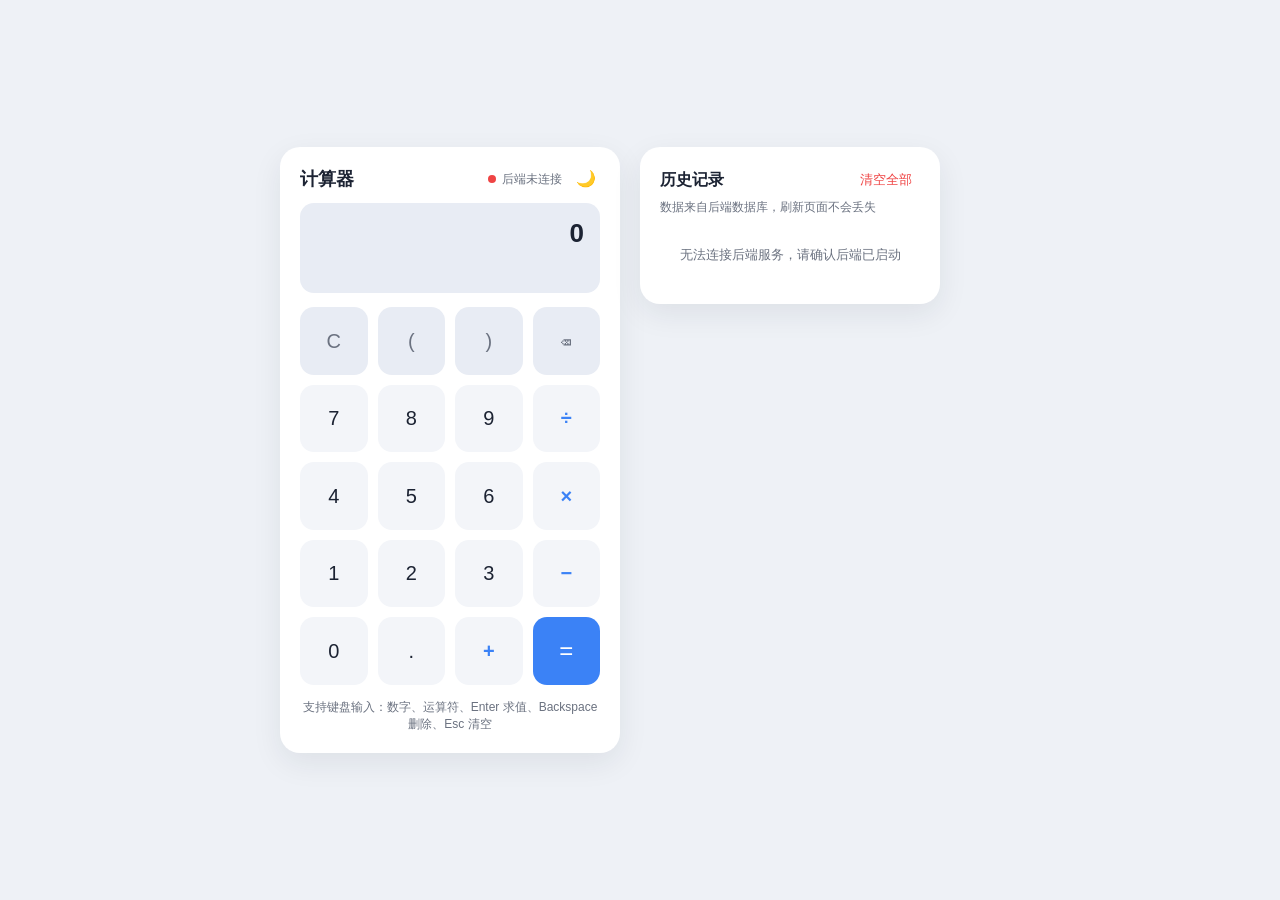
==== src/calculator.html @ b241b2b3 "feat: 计算器页面与样式（明暗双主题、响应式布局）" ====
<!DOCTYPE html>
<html lang="zh-CN">
  <head>
    <meta charset="UTF-8" />
    <meta name="viewport" content="width=device-width, initial-scale=1.0" />
    <title>前后端分离计算器 - 832401225</title>
    <link rel="stylesheet" href="css/style.css" />
  </head>
  <body>
    <main class="layout">
      <!-- 计算器面板：负责输入与结果展示，计算全部交给后端 -->
      <section class="card calculator" aria-label="计算器">
        <header class="calc-header">
          <h1>计算器</h1>
          <div class="header-actions">
            <span id="api-status" class="api-status">
              <i class="dot"></i><span id="api-status-text">检测后端中…</span>
            </span>
            <button id="theme-toggle" class="icon-btn" type="button" title="切换主题">🌙</button>
          </div>
        </header>

        <div class="display">
          <div id="expression" class="expression">0</div>
          <div id="result" class="result"></div>
        </div>

        <div class="keypad" id="keypad">
          <button class="key function" type="button" data-action="clear">C</button>
          <button class="key function" type="button" data-insert="(">(</button>
          <button class="key function" type="button" data-insert=")">)</button>
          <button class="key function" type="button" data-action="backspace">⌫</button>

          <button class="key" type="button" data-insert="7">7</button>
          <button class="key" type="button" data-insert="8">8</button>
          <button class="key" type="button" data-insert="9">9</button>
          <button class="key operator" type="button" data-insert="/">÷</button>

          <button class="key" type="button" data-insert="4">4</button>
          <button class="key" type="button" data-insert="5">5</button>
          <button class="key" type="button" data-insert="6">6</button>
          <button class="key operator" type="button" data-insert="*">×</button>

          <button class="key" type="button" data-insert="1">1</button>
          <button class="key" type="button" data-insert="2">2</button>
          <button class="key" type="button" data-insert="3">3</button>
          <button class="key operator" type="button" data-insert="-">−</button>

          <button class="key" type="button" data-insert="0">0</button>
          <button class="key" type="button" data-insert=".">.</button>
          <button class="key operator" type="button" data-insert="+">+</button>
          <button class="key equals" type="button" data-action="equals">=</button>
        </div>

        <footer class="calc-footer">
          支持键盘输入：数字、运算符、Enter 求值、Backspace 删除、Esc 清空
        </footer>
      </section>

      <!-- 历史记录面板：数据全部来自后端数据库 -->
      <aside class="card history" aria-label="历史记录">
        <header class="history-header">
          <h2>历史记录</h2>
          <button id="clear-history" class="text-btn danger" type="button">清空全部</button>
        </header>
        <p class="history-source">数据来自后端数据库，刷新页面不会丢失</p>
        <ul id="history-list" class="history-list"></ul>
      </aside>
    </main>

    <script src="js/config.js"></script>
    <script src="js/api.js"></script>
    <script src="js/app.js"></script>
  </body>
</html>
---- src/css/style.css ----
/* ==========================================================================
   计算器样式（含明暗两套主题，通过 html[data-theme] 切换）
   ========================================================================== */

:root {
  --bg: #eef1f6;
  --card-bg: #ffffff;
  --text: #1c2333;
  --text-soft: #6b7280;
  --key-bg: #f3f5f9;
  --key-bg-hover: #e4e9f2;
  --key-function-bg: #e8ecf4;
  --accent: #3b82f6;
  --accent-hover: #2563eb;
  --danger: #ef4444;
  --error: #dc2626;
  --border: #e5e8ef;
  --shadow: 0 10px 30px rgba(28, 35, 51, 0.08);
}

[data-theme="dark"] {
  --bg: #12161f;
  --card-bg: #1c2230;
  --text: #e8ecf4;
  --text-soft: #9aa3b2;
  --key-bg: #262e3f;
  --key-bg-hover: #313b52;
  --key-function-bg: #212938;
  --accent: #3b82f6;
  --accent-hover: #60a5fa;
  --danger: #f87171;
  --error: #f87171;
  --border: #2c3547;
  --shadow: 0 10px 30px rgba(0, 0, 0, 0.4);
}

* {
  box-sizing: border-box;
  margin: 0;
  padding: 0;
}

body {
  font-family: -apple-system, BlinkMacSystemFont, "Segoe UI", "PingFang SC",
    "Hiragino Sans GB", "Microsoft YaHei", sans-serif;
  background: var(--bg);
  color: var(--text);
  min-height: 100vh;
  display: flex;
  align-items: center;
  justify-content: center;
  padding: 24px 16px;
  transition: background 0.25s ease;
}

.layout {
  display: grid;
  grid-template-columns: 340px 300px;
  gap: 20px;
  align-items: start;
  width: 100%;
  max-width: 720px;
}

.card {
  background: var(--card-bg);
  border-radius: 20px;
  box-shadow: var(--shadow);
  padding: 20px;
  transition: background 0.25s ease;
}

/* ---------------- 计算器面板 ---------------- */

.calc-header {
  display: flex;
  align-items: center;
  justify-content: space-between;
  margin-bottom: 12px;
}

.calc-header h1 {
  font-size: 18px;
  font-weight: 700;
}

.header-actions {
  display: flex;
  align-items: center;
  gap: 10px;
}

.api-status {
  display: inline-flex;
  align-items: center;
  gap: 6px;
  font-size: 12px;
  color: var(--text-soft);
}

.api-status .dot {
  width: 8px;
  height: 8px;
  border-radius: 50%;
  background: #f59e0b;
}

.api-status.online .dot {
  background: #22c55e;
}

.api-status.offline .dot {
  background: var(--danger);
}

.icon-btn {
  border: none;
  background: transparent;
  font-size: 16px;
  cursor: pointer;
  line-height: 1;
  padding: 4px;
  border-radius: 8px;
}

.icon-btn:hover {
  background: var(--key-bg-hover);
}

.display {
  background: var(--key-function-bg);
  border-radius: 14px;
  padding: 14px 16px;
  margin-bottom: 14px;
  text-align: right;
}

.expression {
  font-size: 26px;
  font-weight: 600;
  min-height: 34px;
  word-break: break-all;
  line-height: 1.3;
}

.result {
  font-size: 16px;
  color: var(--text-soft);
  min-height: 24px;
  margin-top: 4px;
  word-break: break-all;
}

.result.error {
  color: var(--error);
  font-size: 14px;
}

/* ---------------- 按键区 ---------------- */

.keypad {
  display: grid;
  grid-template-columns: repeat(4, 1fr);
  gap: 10px;
}

.key {
  border: none;
  border-radius: 14px;
  background: var(--key-bg);
  color: var(--text);
  font-size: 20px;
  font-weight: 500;
  aspect-ratio: 1;
  cursor: pointer;
  transition: background 0.15s ease, transform 0.05s ease;
}

.key:hover {
  background: var(--key-bg-hover);
}

.key:active {
  transform: scale(0.95);
}

.key.function {
  background: var(--key-function-bg);
  color: var(--text-soft);
}

.key.operator {
  color: var(--accent);
  font-weight: 700;
}

.key.equals {
  background: var(--accent);
  color: #ffffff;
  font-size: 24px;
}

.key.equals:hover {
  background: var(--accent-hover);
}

.calc-footer {
  margin-top: 14px;
  font-size: 12px;
  color: var(--text-soft);
  text-align: center;
}

/* ---------------- 历史记录面板 ---------------- */

.history-header {
  display: flex;
  align-items: center;
  justify-content: space-between;
}

.history-header h2 {
  font-size: 16px;
  font-weight: 700;
}

.text-btn {
  border: none;
  background: transparent;
  font-size: 13px;
  cursor: pointer;
  padding: 4px 8px;
  border-radius: 8px;
}

.text-btn.danger {
  color: var(--danger);
}

.text-btn.danger:hover {
  background: rgba(239, 68, 68, 0.1);
}

.history-source {
  font-size: 12px;
  color: var(--text-soft);
  margin: 6px 0 10px;
}

.history-list {
  list-style: none;
  max-height: 470px;
  overflow-y: auto;
  display: flex;
  flex-direction: column;
  gap: 8px;
}

.history-item {
  display: flex;
  align-items: center;
  justify-content: space-between;
  gap: 8px;
  padding: 10px 12px;
  background: var(--key-function-bg);
  border-radius: 12px;
}

.history-main {
  cursor: pointer;
  min-width: 0;
  flex: 1;
}

.history-expression {
  font-size: 14px;
  font-weight: 600;
  word-break: break-all;
}

.history-result {
  font-size: 14px;
  color: var(--accent);
  word-break: break-all;
}

.history-meta {
  font-size: 11px;
  color: var(--text-soft);
  margin-top: 2px;
}

.history-delete {
  flex-shrink: 0;
  width: 24px;
  height: 24px;
  border-radius: 50%;
  background: var(--key-bg);
  color: var(--text-soft);
  font-size: 14px;
  display: inline-flex;
  align-items: center;
  justify-content: center;
}

.history-delete:hover {
  background: rgba(239, 68, 68, 0.15);
  color: var(--danger);
}

.history-empty {
  text-align: center;
  font-size: 13px;
  color: var(--text-soft);
  padding: 20px 0;
}

/* ---------------- 响应式 ---------------- */

@media (max-width: 760px) {
  .layout {
    grid-template-columns: 1fr;
    max-width: 380px;
  }

  .history-list {
    max-height: 300px;
  }
}
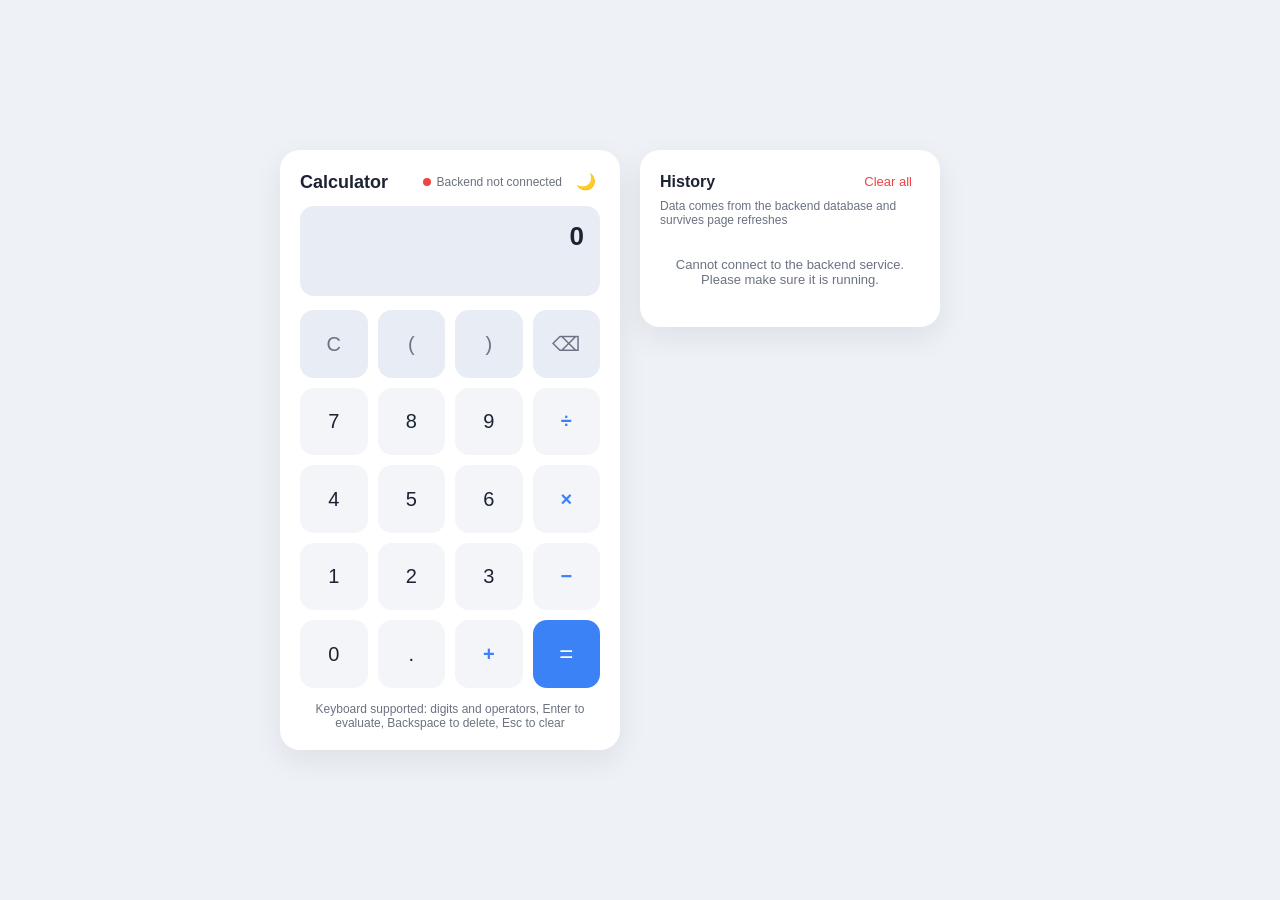
==== commit 7944c68a: "docs: translate all UI text, comments and docs to English" ====
--- a/src/calculator.html
+++ b/src/calculator.html
@@ -1,22 +1,22 @@
 <!DOCTYPE html>
-<html lang="zh-CN">
+<html lang="en">
   <head>
     <meta charset="UTF-8" />
     <meta name="viewport" content="width=device-width, initial-scale=1.0" />
-    <title>前后端分离计算器 - 832401225</title>
+    <title>Frontend/Backend Separated Calculator - 832401225</title>
     <link rel="stylesheet" href="css/style.css" />
   </head>
   <body>
     <main class="layout">
-      <!-- 计算器面板：负责输入与结果展示，计算全部交给后端 -->
-      <section class="card calculator" aria-label="计算器">
+      <!-- Calculator panel: input and result display; all calculation is done by the backend -->
+      <section class="card calculator" aria-label="Calculator">
         <header class="calc-header">
-          <h1>计算器</h1>
+          <h1>Calculator</h1>
           <div class="header-actions">
             <span id="api-status" class="api-status">
-              <i class="dot"></i><span id="api-status-text">检测后端中…</span>
+              <i class="dot"></i><span id="api-status-text">Checking backend…</span>
             </span>
-            <button id="theme-toggle" class="icon-btn" type="button" title="切换主题">🌙</button>
+            <button id="theme-toggle" class="icon-btn" type="button" title="Toggle theme">🌙</button>
           </div>
         </header>
 
@@ -53,17 +53,17 @@
         </div>
 
         <footer class="calc-footer">
-          支持键盘输入：数字、运算符、Enter 求值、Backspace 删除、Esc 清空
+          Keyboard supported: digits and operators, Enter to evaluate, Backspace to delete, Esc to clear
         </footer>
       </section>
 
-      <!-- 历史记录面板：数据全部来自后端数据库 -->
-      <aside class="card history" aria-label="历史记录">
+      <!-- History panel: all data comes from the backend database -->
+      <aside class="card history" aria-label="History">
         <header class="history-header">
-          <h2>历史记录</h2>
-          <button id="clear-history" class="text-btn danger" type="button">清空全部</button>
+          <h2>History</h2>
+          <button id="clear-history" class="text-btn danger" type="button">Clear all</button>
         </header>
-        <p class="history-source">数据来自后端数据库，刷新页面不会丢失</p>
+        <p class="history-source">Data comes from the backend database and survives page refreshes</p>
         <ul id="history-list" class="history-list"></ul>
       </aside>
     </main>
--- a/src/css/style.css
+++ b/src/css/style.css
@@ -1,5 +1,5 @@
 /* ==========================================================================
-   计算器样式（含明暗两套主题，通过 html[data-theme] 切换）
+   Calculator styles (light and dark themes, switched via html[data-theme])
    ========================================================================== */
 
 :root {
@@ -70,7 +70,7 @@
   transition: background 0.25s ease;
 }
 
-/* ---------------- 计算器面板 ---------------- */
+/* ---------------- Calculator panel ---------------- */
 
 .calc-header {
   display: flex;
@@ -156,7 +156,7 @@
   font-size: 14px;
 }
 
-/* ---------------- 按键区 ---------------- */
+/* ---------------- Keypad ---------------- */
 
 .keypad {
   display: grid;
@@ -211,7 +211,7 @@
   text-align: center;
 }
 
-/* ---------------- 历史记录面板 ---------------- */
+/* ---------------- History panel ---------------- */
 
 .history-header {
   display: flex;
@@ -315,7 +315,7 @@
   padding: 20px 0;
 }
 
-/* ---------------- 响应式 ---------------- */
+/* ---------------- Responsive ---------------- */
 
 @media (max-width: 760px) {
   .layout {
